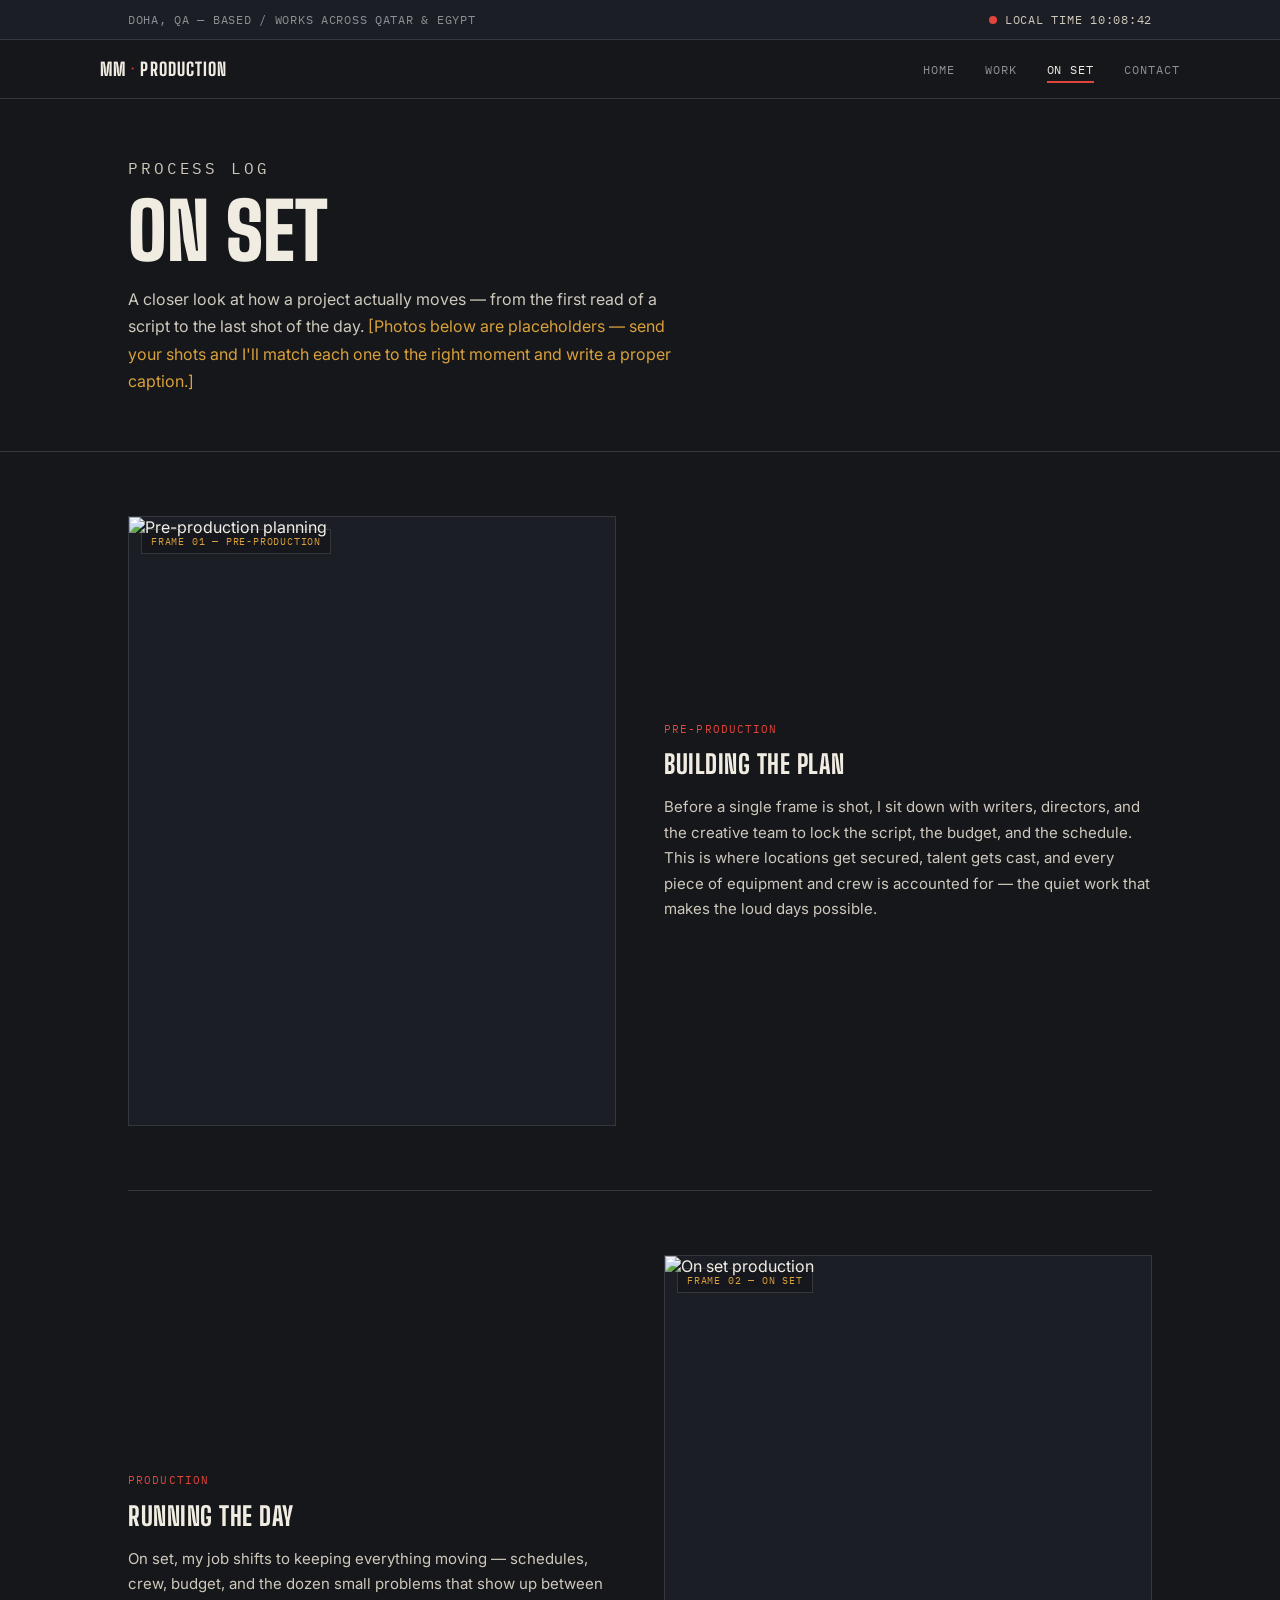
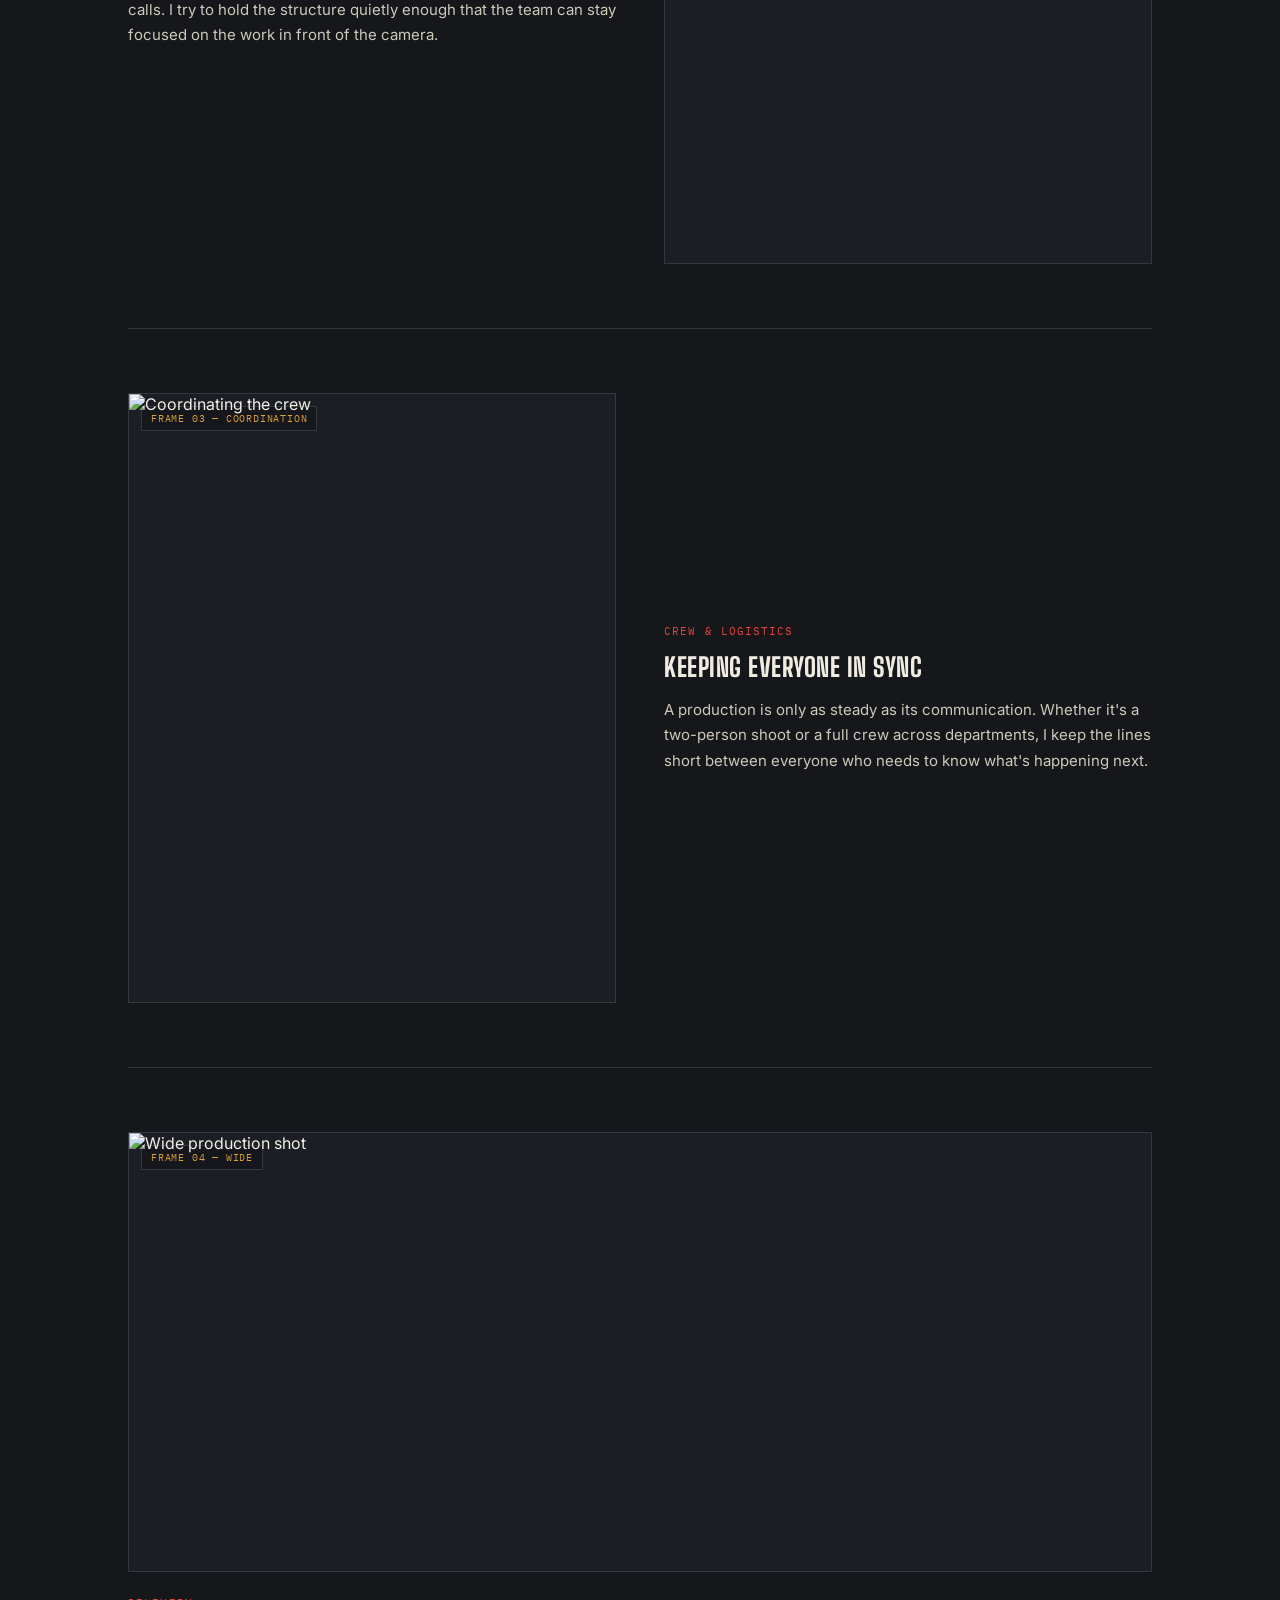
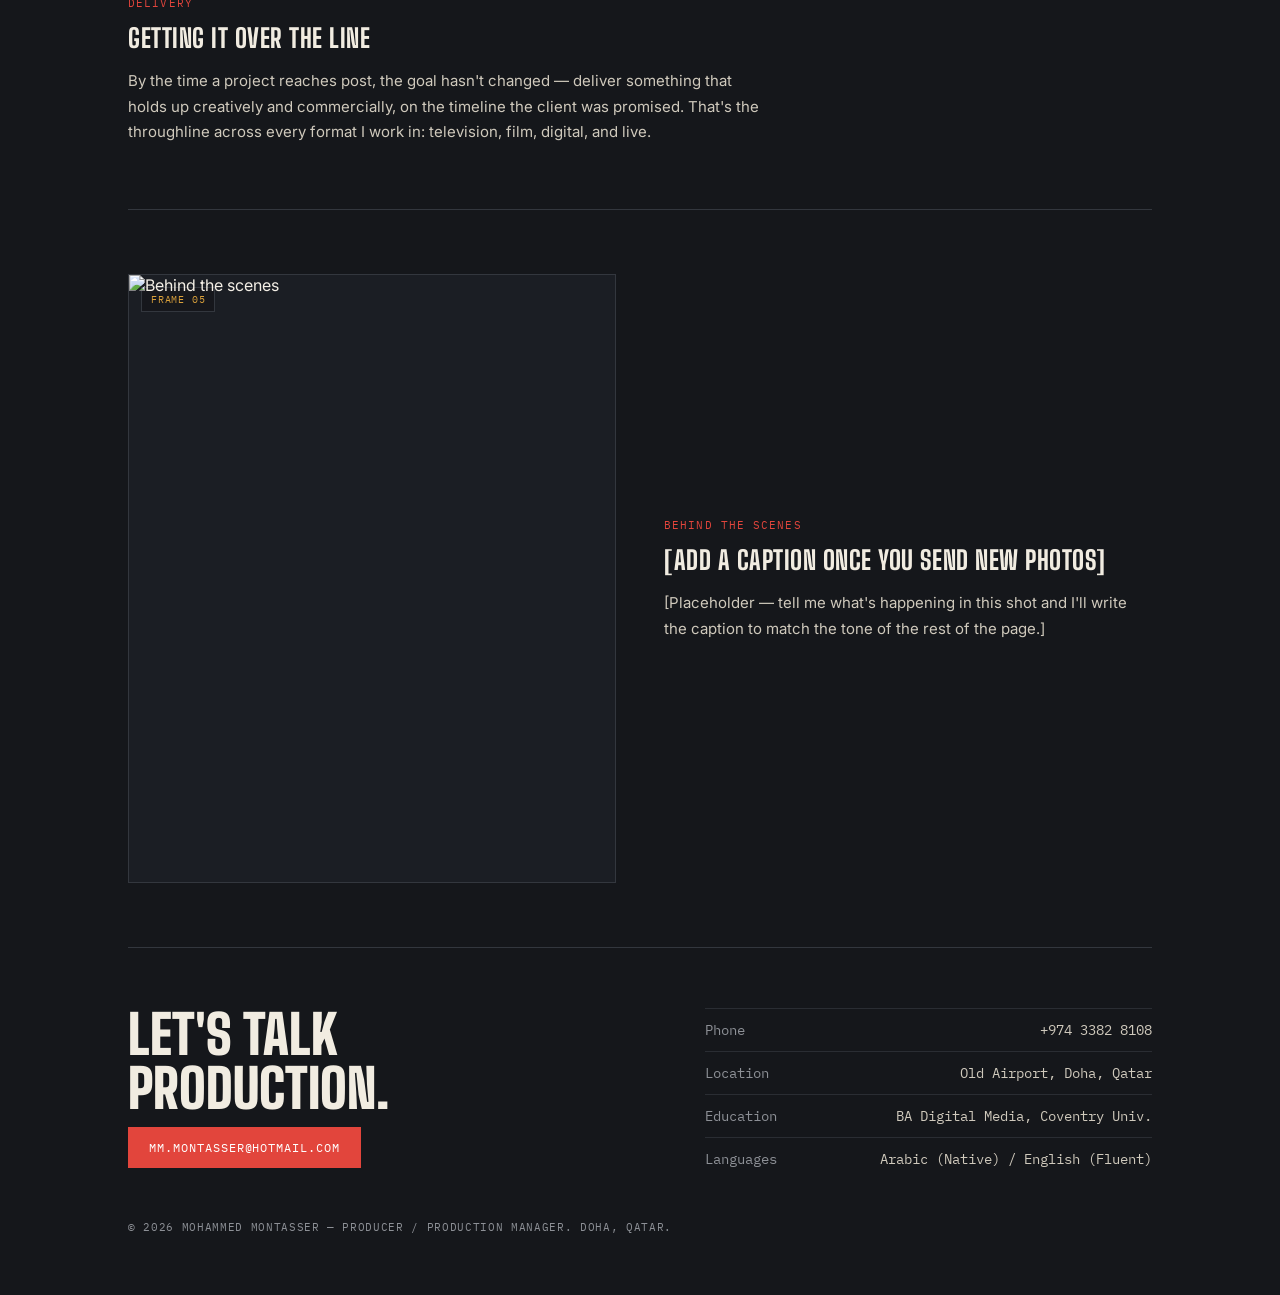
==== on-set.html @ 7d9ffe9d "Add files via upload" ====
<!DOCTYPE html>
<html lang="en">
<head>
<meta charset="UTF-8">
<meta name="viewport" content="width=device-width, initial-scale=1.0">
<title>On Set — Mohammed Montasser</title>
<link rel="preconnect" href="https://fonts.googleapis.com">
<link rel="preconnect" href="https://fonts.gstatic.com" crossorigin>
<link href="https://fonts.googleapis.com/css2?family=Big+Shoulders+Display:wght@600;700;900&family=IBM+Plex+Mono:wght@400;500;600&family=Inter:wght@400;500;600;700&display=swap" rel="stylesheet">
<link rel="stylesheet" href="styles.css">
</head>
<body>

  <div class="statusbar">
    <div class="wrap">
      <span>DOHA, QA — BASED / WORKS ACROSS QATAR &amp; EGYPT</span>
      <span class="onair"><span class="dot"></span> LOCAL TIME <span id="clock">--:--:--</span></span>
    </div>
  </div>

  <nav class="nav">
    <div class="wrap">
      <a class="brand" href="index.html">MM <span>·</span> PRODUCTION</a>
      <ul>
        <li><a href="index.html">Home</a></li>
        <li><a href="index.html#work">Work</a></li>
        <li><a href="on-set.html" class="active">On Set</a></li>
        <li><a href="index.html#contact">Contact</a></li>
      </ul>
    </div>
  </nav>

  <header class="page-hero">
    <div class="wrap">
      <p class="eyebrow">PROCESS LOG</p>
      <h1>On Set</h1>
      <p>A closer look at how a project actually moves — from the first read of a script to the last shot of the day. <em style="color:var(--amber); font-style:normal;">[Photos below are placeholders — send your shots and I'll match each one to the right moment and write a proper caption.]</em></p>
    </div>
  </header>

  <section class="wrap">

    <div class="frame">
      <div class="frame-img">
        <span class="frame-tag">FRAME 01 — PRE-PRODUCTION</span>
        <img src="https://images-pw.pixieset.com/elementfield/qk9K1pM/IMG_1210copy-fc450b49-1500.jpg" alt="Pre-production planning">
      </div>
      <div class="frame-text">
        <p class="stage">Pre-Production</p>
        <h3>Building the Plan</h3>
        <p>Before a single frame is shot, I sit down with writers, directors, and the creative team to lock the script, the budget, and the schedule. This is where locations get secured, talent gets cast, and every piece of equipment and crew is accounted for — the quiet work that makes the loud days possible.</p>
      </div>
    </div>

    <div class="frame reverse">
      <div class="frame-img">
        <span class="frame-tag">FRAME 02 — ON SET</span>
        <img src="https://images-pw.pixieset.com/elementfield/EjVql07/35BA1189-88E4-4284-AAA4-53974D91321F-6950bac4-1500.JPG" alt="On set production">
      </div>
      <div class="frame-text">
        <p class="stage">Production</p>
        <h3>Running the Day</h3>
        <p>On set, my job shifts to keeping everything moving — schedules, crew, budget, and the dozen small problems that show up between calls. I try to hold the structure quietly enough that the team can stay focused on the work in front of the camera.</p>
      </div>
    </div>

    <div class="frame">
      <div class="frame-img">
        <span class="frame-tag">FRAME 03 — COORDINATION</span>
        <img src="https://images-pw.pixieset.com/elementfield/6x4yl7j/BD2443A9-7ACF-4049-8200-E97AB747EEAC-7792654e-1500.JPG" alt="Coordinating the crew">
      </div>
      <div class="frame-text">
        <p class="stage">Crew &amp; Logistics</p>
        <h3>Keeping Everyone in Sync</h3>
        <p>A production is only as steady as its communication. Whether it's a two-person shoot or a full crew across departments, I keep the lines short between everyone who needs to know what's happening next.</p>
      </div>
    </div>

    <div class="frame-solo">
      <div class="frame-img">
        <span class="frame-tag">FRAME 04 — WIDE</span>
        <img src="https://images-pw.pixieset.com/elementfield/LpORGPz/IMG_28052-0f853a54-1500.JPG" alt="Wide production shot">
      </div>
      <div class="frame-text">
        <p class="stage">Delivery</p>
        <h3>Getting It Over the Line</h3>
        <p>By the time a project reaches post, the goal hasn't changed — deliver something that holds up creatively and commercially, on the timeline the client was promised. That's the throughline across every format I work in: television, film, digital, and live.</p>
      </div>
    </div>

    <div class="frame">
      <div class="frame-img">
        <span class="frame-tag">FRAME 05</span>
        <img src="https://images-pw.pixieset.com/elementfield/qkAxoap/IMG_6170copy2-5fa43ddf-1500.jpg" alt="Behind the scenes">
      </div>
      <div class="frame-text">
        <p class="stage">Behind the Scenes</p>
        <h3>[Add a caption once you send new photos]</h3>
        <p>[Placeholder — tell me what's happening in this shot and I'll write the caption to match the tone of the rest of the page.]</p>
      </div>
    </div>

  </section>

  <footer id="contact">
    <div class="wrap">
      <div class="contact-grid">
        <div>
          <h2>Let's talk<br>production.</h2>
          <a class="btn primary" href="mailto:mm.montasser@hotmail.com">mm.montasser@hotmail.com</a>
        </div>
        <ul class="contact-list">
          <li><span>Phone</span><a href="tel:+97433828108">+974 3382 8108</a></li>
          <li><span>Location</span><span>Old Airport, Doha, Qatar</span></li>
          <li><span>Education</span><span>BA Digital Media, Coventry Univ.</span></li>
          <li><span>Languages</span><span>Arabic (Native) / English (Fluent)</span></li>
        </ul>
      </div>
      <p class="foot-note">© 2026 MOHAMMED MONTASSER — PRODUCER / PRODUCTION MANAGER. DOHA, QATAR.</p>
    </div>
  </footer>

<script>
  function tick(){
    const el = document.getElementById('clock');
    const now = new Date();
    const parts = new Intl.DateTimeFormat('en-GB', {
      timeZone: 'Asia/Qatar',
      hour: '2-digit', minute: '2-digit', second: '2-digit', hour12: false
    }).formatToParts(now);
    const get = t => parts.find(p => p.type === t).value;
    el.textContent = `${get('hour')}:${get('minute')}:${get('second')}`;
  }
  tick();
  setInterval(tick, 1000);
</script>

</body>
</html>
---- styles.css ----
:root{
    --bg:        #15171b;
    --bg-panel:  #1b1e24;
    --bg-panel-2:#20242b;
    --paper:     #f1ece1;
    --paper-dim: #cfc9bc;
    --muted:     #8d9096;
    --line:      #33373e;
    --line-soft: #2a2d33;
    --red:       #e2453c;
    --amber:     #d9a03b;
    --ink:       #17181a;

    --font-display: 'Big Shoulders Display', 'Arial Narrow', sans-serif;
    --font-body: 'Inter', -apple-system, 'Segoe UI', sans-serif;
    --font-mono: 'IBM Plex Mono', 'Courier New', monospace;
  }

  *{ box-sizing: border-box; }
  html{ scroll-behavior: smooth; }
  body{
    margin:0;
    background: var(--bg);
    color: var(--paper);
    font-family: var(--font-body);
    -webkit-font-smoothing: antialiased;
  }
  a{ color: inherit; }
  img{ max-width:100%; display:block; }

  .wrap{
    max-width: 1080px;
    margin: 0 auto;
    padding: 0 28px;
  }

  /* ---------- status bar ---------- */
  .statusbar{
    border-bottom: 1px solid var(--line);
    background: var(--bg-panel);
  }
  .statusbar .wrap{
    display:flex;
    justify-content: space-between;
    align-items:center;
    padding-top: 12px;
    padding-bottom: 12px;
    font-family: var(--font-mono);
    font-size: 12px;
    letter-spacing: 0.06em;
    color: var(--muted);
    flex-wrap: wrap;
    gap: 8px;
  }
  .statusbar .onair{
    display:flex;
    align-items:center;
    gap:8px;
    color: var(--paper-dim);
  }
  .dot{
    width:8px; height:8px; border-radius:50%;
    background: var(--red);
    box-shadow: 0 0 0 0 rgba(226,69,60,0.6);
    animation: pulse 2s infinite;
  }
  @keyframes pulse{
    0%   { box-shadow: 0 0 0 0 rgba(226,69,60,0.55); }
    70%  { box-shadow: 0 0 0 8px rgba(226,69,60,0); }
    100% { box-shadow: 0 0 0 0 rgba(226,69,60,0); }
  }

  /* ---------- primary nav ---------- */
  .nav{
    background: var(--bg);
    border-bottom: 1px solid var(--line);
  }
  .nav .wrap{
    display:flex;
    align-items:center;
    justify-content: space-between;
    padding: 18px 0;
  }
  .nav .brand{
    font-family: var(--font-display);
    font-weight: 800;
    font-size: 18px;
    letter-spacing: 0.06em;
    text-transform: uppercase;
    text-decoration:none;
    color: var(--paper);
  }
  .nav .brand span{ color: var(--red); }
  .nav ul{
    list-style:none;
    display:flex;
    gap: 30px;
    margin:0; padding:0;
    font-family: var(--font-mono);
    font-size: 12px;
    letter-spacing: 0.08em;
    text-transform: uppercase;
  }
  .nav ul a{
    text-decoration:none;
    color: var(--muted);
    padding-bottom: 4px;
    border-bottom: 2px solid transparent;
    transition: all .15s ease;
  }
  .nav ul a:hover,
  .nav ul a.active{
    color: var(--paper);
    border-bottom-color: var(--red);
  }

  /* ---------- hero / slate ---------- */
  .hero{
    padding: 64px 0 56px;
    border-bottom: 1px solid var(--line);
  }
  .slate{
    border: 1px solid var(--line);
    background: var(--bg-panel);
    padding: 28px 28px 0;
  }
  .slate-fields{
    display:grid;
    grid-template-columns: repeat(4, 1fr);
    gap: 18px;
    font-family: var(--font-mono);
    font-size: 11px;
    letter-spacing: 0.08em;
    color: var(--muted);
    padding-bottom: 22px;
    border-bottom: 1px solid var(--line-soft);
  }
  .slate-fields div span{
    display:block;
    color: var(--paper-dim);
    font-size: 13px;
    margin-top: 4px;
    letter-spacing: 0.02em;
  }
  .slate-main{
    padding: 30px 0 30px;
  }
  .eyebrow{
    font-family: var(--font-mono);
    font-size: 12px;
    letter-spacing: 0.18em;
    color: var(--amber);
    margin: 0 0 14px;
  }
  h1.name{
    font-family: var(--font-display);
    font-weight: 900;
    font-size: clamp(46px, 8vw, 92px);
    line-height: 0.92;
    letter-spacing: 0.01em;
    margin: 0 0 18px;
    color: var(--paper);
    text-transform: uppercase;
  }
  .role-line{
    font-family: var(--font-display);
    font-weight: 700;
    font-size: clamp(18px, 2.4vw, 26px);
    letter-spacing: 0.04em;
    text-transform: uppercase;
    color: var(--paper-dim);
    border-left: 3px solid var(--red);
    padding-left: 14px;
    margin: 0 0 26px;
  }
  .hero-quote{
    font-family: var(--font-body);
    font-style: italic;
    color: var(--muted);
    font-size: 15px;
    max-width: 480px;
    margin: 0;
  }
  .hero-actions{
    display:flex;
    gap: 14px;
    margin-top: 30px;
    flex-wrap: wrap;
    padding-bottom: 4px;
  }
  .btn{
    font-family: var(--font-mono);
    font-size: 12px;
    letter-spacing: 0.08em;
    text-transform: uppercase;
    text-decoration: none;
    padding: 12px 20px;
    border: 1px solid var(--line);
    color: var(--paper);
    transition: all .15s ease;
  }
  .btn:hover{ border-color: var(--paper); }
  .btn.primary{
    background: var(--red);
    border-color: var(--red);
    color: #fff;
  }
  .btn.primary:hover{ background: #c73a32; border-color:#c73a32; }

  /* ---------- section shell ---------- */
  section.block{
    padding: 64px 0;
    border-bottom: 1px solid var(--line);
  }
  .section-head{
    display:flex;
    align-items: baseline;
    justify-content: space-between;
    margin-bottom: 34px;
    gap: 20px;
  }
  .section-head h2{
    font-family: var(--font-display);
    font-weight: 800;
    font-size: 30px;
    text-transform: uppercase;
    letter-spacing: 0.02em;
    margin: 0;
    color: var(--paper);
  }
  .section-tag{
    font-family: var(--font-mono);
    font-size: 11px;
    letter-spacing: 0.1em;
    color: var(--muted);
    white-space: nowrap;
  }

  /* ---------- about ---------- */
  .about-grid{
    display:grid;
    grid-template-columns: 120px 1fr;
    gap: 32px;
  }
  .about-label{
    font-family: var(--font-mono);
    font-size: 12px;
    color: var(--amber);
    letter-spacing: 0.12em;
    writing-mode: vertical-rl;
    text-orientation: mixed;
    align-self: start;
  }
  .about-grid p{
    font-size: 17px;
    line-height: 1.7;
    color: var(--paper-dim);
    max-width: 640px;
    margin: 0 0 16px;
  }
  .about-stats{
    display:flex;
    gap: 40px;
    margin-top: 28px;
    flex-wrap: wrap;
  }
  .stat b{
    display:block;
    font-family: var(--font-display);
    font-size: 32px;
    color: var(--paper);
    font-weight: 800;
  }
  .stat span{
    font-family: var(--font-mono);
    font-size: 11px;
    letter-spacing: 0.08em;
    color: var(--muted);
    text-transform: uppercase;
  }

  /* ---------- expertise ---------- */
  .tag-grid{
    display:grid;
    grid-template-columns: repeat(3, 1fr);
    gap: 1px;
    background: var(--line);
    border: 1px solid var(--line);
  }
  .tag-cell{
    background: var(--bg-panel);
    padding: 20px 20px;
  }
  .tag-code{
    display:block;
    font-family: var(--font-mono);
    font-size: 11px;
    color: var(--red);
    letter-spacing: 0.08em;
    margin-bottom: 8px;
  }
  .tag-name{
    font-family: var(--font-body);
    font-weight: 600;
    font-size: 15px;
    color: var(--paper);
  }

  /* ---------- work ---------- */
  .work-list{
    display:flex;
    flex-direction: column;
  }
  .work-item{
    display:grid;
    grid-template-columns: 90px 1fr auto;
    gap: 24px;
    align-items: center;
    padding: 26px 0;
    border-top: 1px solid var(--line-soft);
  }
  .work-item:last-child{ border-bottom: 1px solid var(--line-soft); }
  .work-roll{
    font-family: var(--font-mono);
    font-size: 12px;
    color: var(--muted);
    letter-spacing: 0.06em;
  }
  .work-roll b{
    display:block;
    font-family: var(--font-display);
    font-size: 30px;
    color: var(--paper-dim);
    font-weight: 800;
  }
  .work-title{
    font-family: var(--font-display);
    font-weight: 800;
    font-size: 24px;
    letter-spacing: 0.02em;
    text-transform: uppercase;
    color: var(--paper);
    margin: 0 0 6px;
  }
  .work-desc{
    font-size: 14px;
    color: var(--muted);
    max-width: 480px;
    line-height: 1.55;
  }
  .work-desc em{
    color: var(--amber);
    font-style: normal;
  }
  .work-link{
    font-family: var(--font-mono);
    font-size: 12px;
    letter-spacing: 0.06em;
    text-decoration: none;
    color: var(--paper);
    border: 1px solid var(--line);
    padding: 10px 16px;
    white-space: nowrap;
    transition: border-color .15s ease;
  }
  .work-link:hover{ border-color: var(--amber); color: var(--amber); }

  /* ---------- footer / contact ---------- */
  footer{
    padding: 60px 0 50px;
  }
  .contact-grid{
    display:grid;
    grid-template-columns: 1.2fr 1fr;
    gap: 40px;
  }
  footer h2{
    font-family: var(--font-display);
    font-weight: 900;
    font-size: clamp(34px,5vw,54px);
    text-transform: uppercase;
    margin: 0 0 20px;
    line-height: 1;
  }
  .contact-list{
    list-style:none;
    margin:0; padding:0;
    font-family: var(--font-mono);
    font-size: 14px;
  }
  .contact-list li{
    padding: 12px 0;
    border-top: 1px solid var(--line-soft);
    display:flex;
    justify-content: space-between;
    color: var(--paper-dim);
  }
  .contact-list li span:first-child{ color: var(--muted); }
  .contact-list li a{ text-decoration:none; color: var(--paper-dim); }
  .contact-list li a:hover{ color: var(--amber); }
  .foot-note{
    margin-top: 40px;
    font-family: var(--font-mono);
    font-size: 11px;
    color: var(--muted);
    letter-spacing: 0.06em;
  }

  @media (max-width: 720px){
    .slate-fields{ grid-template-columns: repeat(2,1fr); }
    .about-grid{ grid-template-columns: 1fr; }
    .about-label{ writing-mode: horizontal-tb; }
    .tag-grid{ grid-template-columns: 1fr 1fr; }
    .work-item{ grid-template-columns: 1fr; text-align:left; }
    .work-link{ justify-self:start; }
    .contact-grid{ grid-template-columns: 1fr; }
  }

/* ---------- on-set page ---------- */
.page-hero{
  padding: 56px 0 40px;
  border-bottom: 1px solid var(--line);
}
.page-hero .eyebrow{ margin-bottom: 12px; }
.page-hero h1{
  font-family: var(--font-display);
  font-weight: 900;
  font-size: clamp(40px, 7vw, 78px);
  text-transform: uppercase;
  line-height: 0.95;
  margin: 0 0 18px;
}
.page-hero p{
  color: var(--paper-dim);
  font-size: 16px;
  max-width: 560px;
  line-height: 1.7;
}

.frame{
  display:grid;
  grid-template-columns: 1fr 1fr;
  gap: 48px;
  align-items: center;
  padding: 64px 0;
  border-bottom: 1px solid var(--line);
}
.frame.reverse .frame-img{ order: 2; }
.frame.reverse .frame-text{ order: 1; }
.frame-img{
  position: relative;
  border: 1px solid var(--line);
  background: var(--bg-panel);
}
.frame-img img{
  width:100%;
  height: 100%;
  object-fit: cover;
  aspect-ratio: 4/5;
  filter: grayscale(15%) contrast(1.03);
}
.frame-tag{
  position:absolute;
  top:12px; left:12px;
  font-family: var(--font-mono);
  font-size: 10px;
  letter-spacing: 0.08em;
  background: rgba(21,23,27,0.82);
  color: var(--amber);
  padding: 5px 9px;
  border: 1px solid var(--line);
}
.frame-text .stage{
  font-family: var(--font-mono);
  font-size: 11px;
  letter-spacing: 0.1em;
  color: var(--red);
  text-transform: uppercase;
  margin: 0 0 10px;
}
.frame-text h3{
  font-family: var(--font-display);
  font-weight: 800;
  font-size: 26px;
  text-transform: uppercase;
  letter-spacing: 0.02em;
  margin: 0 0 14px;
  color: var(--paper);
}
.frame-text p{
  color: var(--paper-dim);
  font-size: 15px;
  line-height: 1.7;
  margin: 0;
}

.frame-solo{
  padding: 64px 0;
  border-bottom: 1px solid var(--line);
}
.frame-solo .frame-img{ aspect-ratio: unset; margin-bottom: 22px; }
.frame-solo .frame-img img{ aspect-ratio: 21/9; }
.frame-solo .frame-text{ max-width: 640px; }

@media (max-width: 780px){
  .frame{ grid-template-columns: 1fr; gap: 22px; }
  .frame.reverse .frame-img,
  .frame.reverse .frame-text{ order: initial; }
}
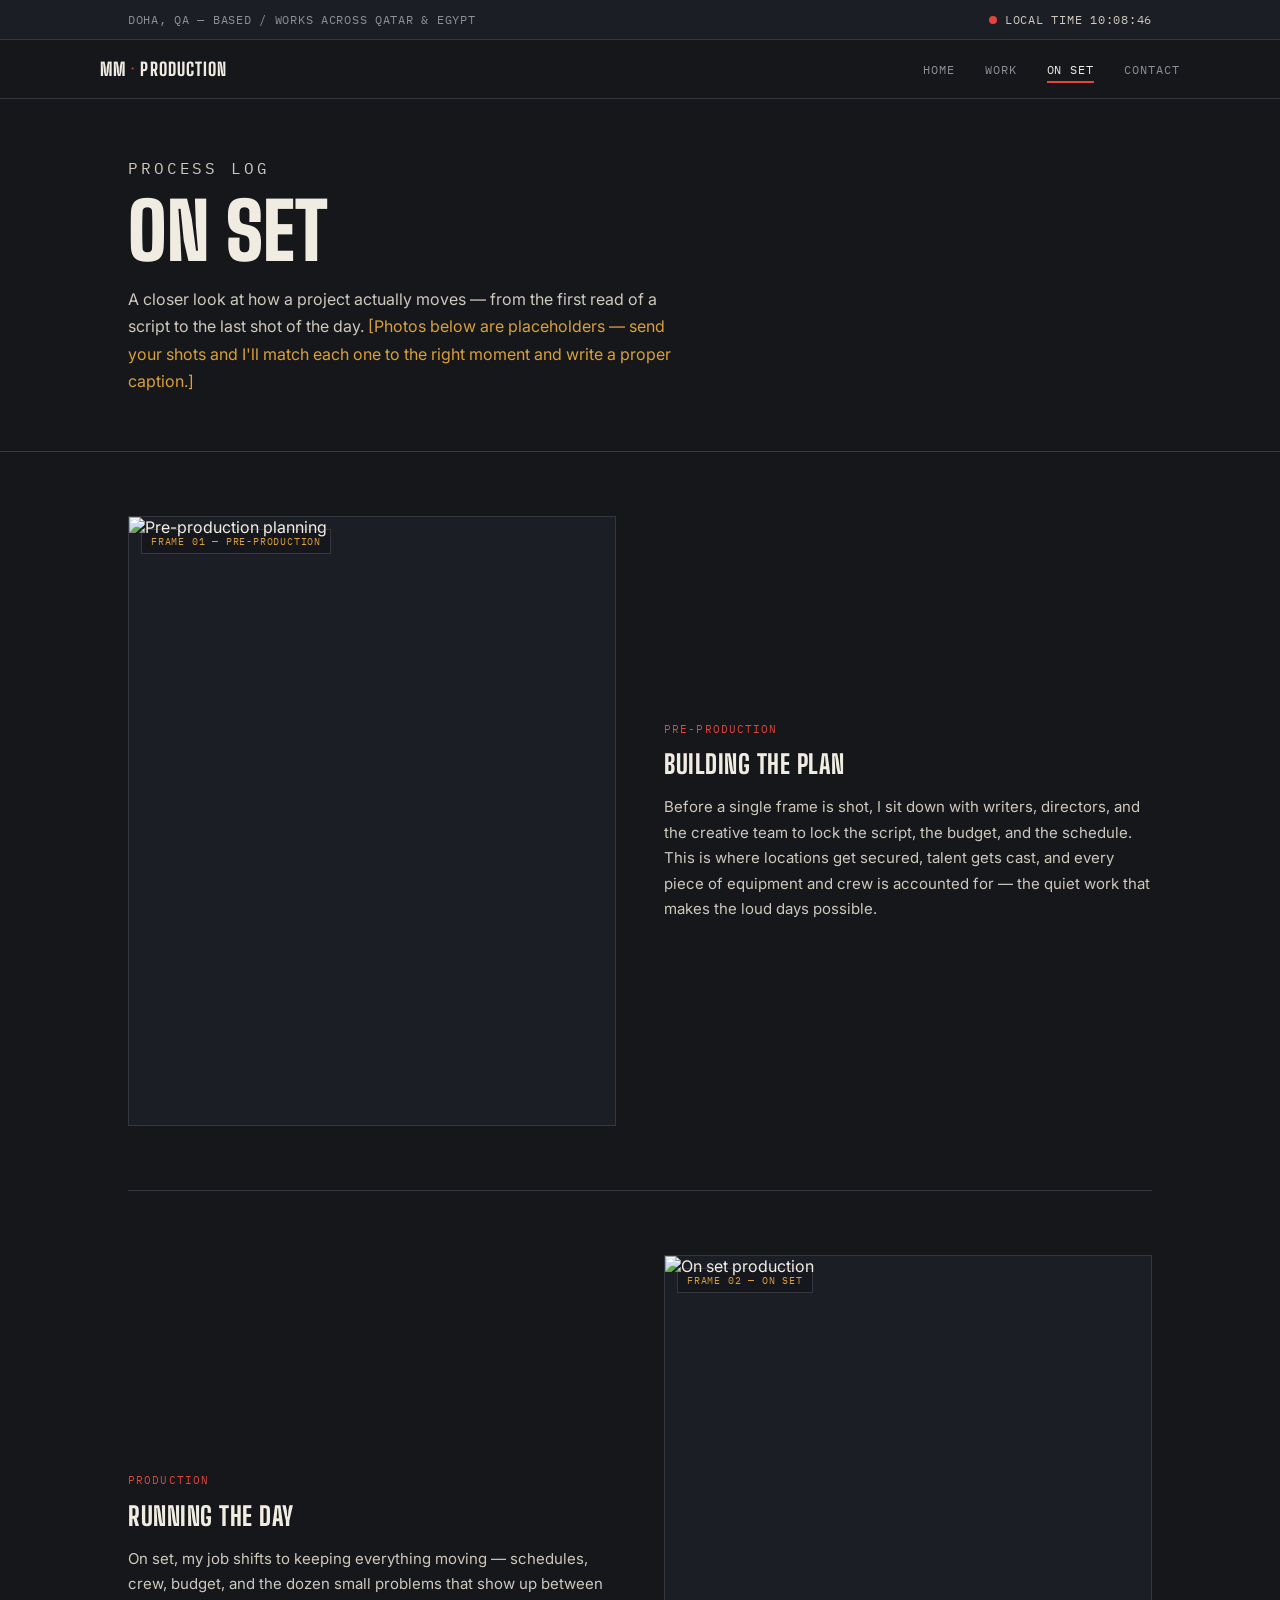
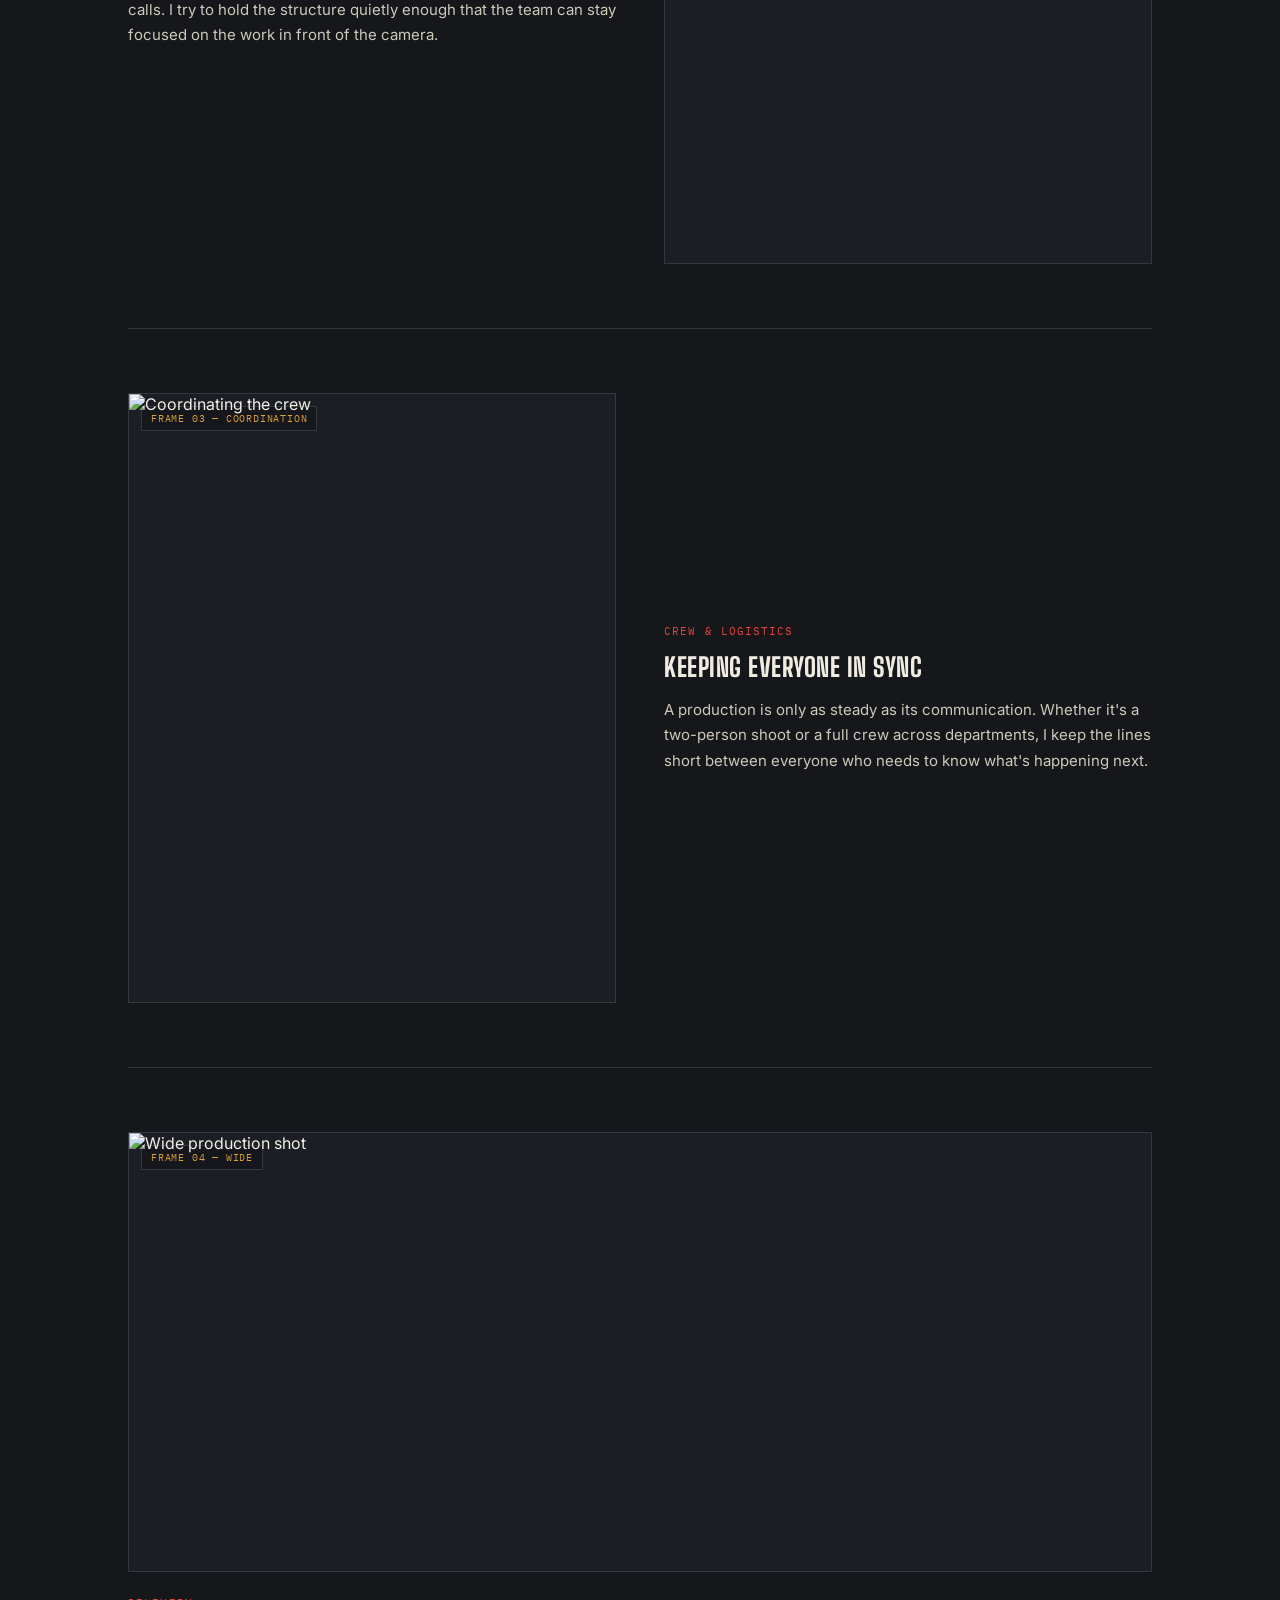
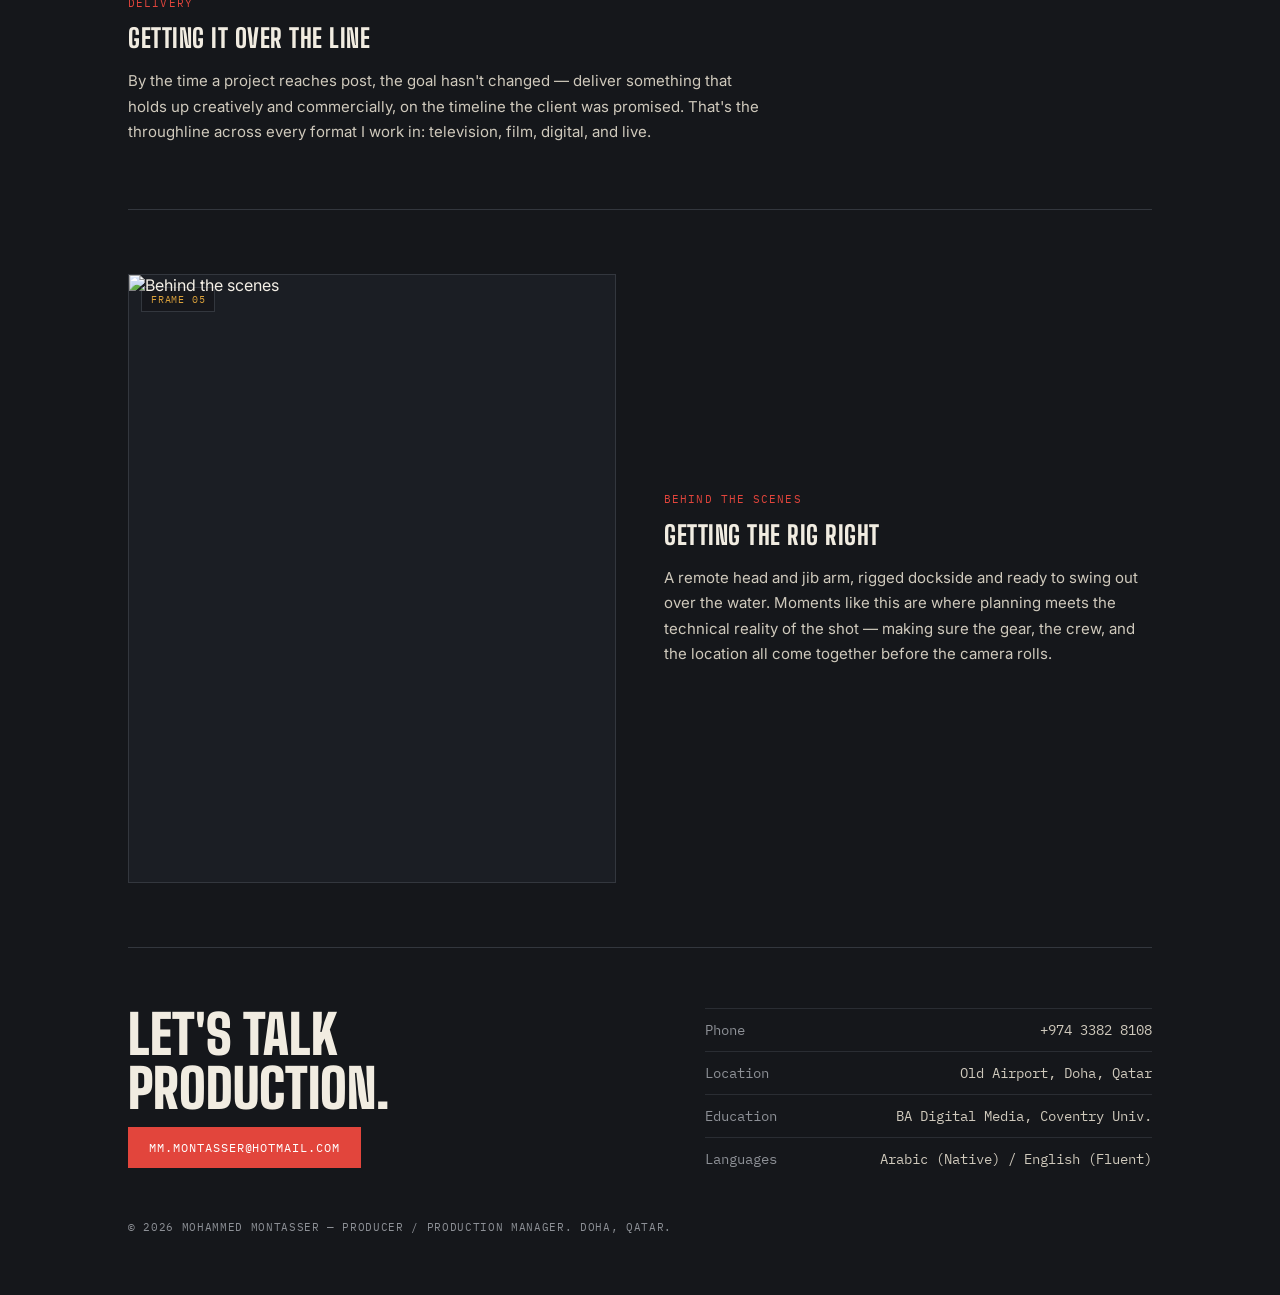
==== commit 2cca7483: "Add files via upload" ====
--- a/on-set.html
+++ b/on-set.html
@@ -95,8 +95,8 @@
       </div>
       <div class="frame-text">
         <p class="stage">Behind the Scenes</p>
-        <h3>[Add a caption once you send new photos]</h3>
-        <p>[Placeholder — tell me what's happening in this shot and I'll write the caption to match the tone of the rest of the page.]</p>
+        <h3>Getting the Rig Right</h3>
+        <p>A remote head and jib arm, rigged dockside and ready to swing out over the water. Moments like this are where planning meets the technical reality of the shot — making sure the gear, the crew, and the location all come together before the camera rolls.</p>
       </div>
     </div>
 
--- a/styles.css
+++ b/styles.css
@@ -145,6 +145,25 @@
   .slate-main{
     padding: 30px 0 30px;
   }
+  .slate-main-grid{
+    display: grid;
+    grid-template-columns: 1fr 280px;
+    gap: 44px;
+    align-items: center;
+  }
+  .slate-photo{
+    position: relative;
+    border: 1px solid var(--line);
+    background: var(--bg-panel);
+    align-self: stretch;
+  }
+  .slate-photo img{
+    width: 100%;
+    height: 100%;
+    object-fit: cover;
+    aspect-ratio: 4/5;
+    filter: grayscale(15%) contrast(1.03);
+  }
   .eyebrow{
     font-family: var(--font-mono);
     font-size: 12px;
@@ -307,43 +326,46 @@
   }
 
   /* ---------- work ---------- */
+  #work.block{ padding: 84px 0; }
+  #work .section-head h2{ font-size: 34.5px; }
+  #work .section-tag{ font-size: 12.65px; }
   .work-list{
     display:flex;
     flex-direction: column;
   }
   .work-item{
     display:grid;
-    grid-template-columns: 90px 1fr auto;
-    gap: 24px;
+    grid-template-columns: 104px 1fr auto;
+    gap: 30px;
     align-items: center;
-    padding: 26px 0;
+    padding: 34px 0;
     border-top: 1px solid var(--line-soft);
   }
   .work-item:last-child{ border-bottom: 1px solid var(--line-soft); }
   .work-roll{
     font-family: var(--font-mono);
-    font-size: 12px;
+    font-size: 13.8px;
     color: var(--muted);
     letter-spacing: 0.06em;
   }
   .work-roll b{
     display:block;
     font-family: var(--font-display);
-    font-size: 30px;
+    font-size: 34.5px;
     color: var(--paper-dim);
     font-weight: 800;
   }
   .work-title{
     font-family: var(--font-display);
     font-weight: 800;
-    font-size: 24px;
+    font-size: 27.6px;
     letter-spacing: 0.02em;
     text-transform: uppercase;
     color: var(--paper);
     margin: 0 0 6px;
   }
   .work-desc{
-    font-size: 14px;
+    font-size: 16.1px;
     color: var(--muted);
     max-width: 480px;
     line-height: 1.55;
@@ -354,16 +376,110 @@
   }
   .work-link{
     font-family: var(--font-mono);
-    font-size: 12px;
+    font-size: 13.8px;
     letter-spacing: 0.06em;
     text-decoration: none;
     color: var(--paper);
     border: 1px solid var(--line);
-    padding: 10px 16px;
+    padding: 12px 18px;
     white-space: nowrap;
     transition: border-color .15s ease;
+    background: transparent;
+    cursor: pointer;
   }
   .work-link:hover{ border-color: var(--amber); color: var(--amber); }
+
+  .work-info{
+    display: flex;
+    align-items: center;
+    gap: 22px;
+  }
+  .work-thumb{
+    position: relative;
+    width: 185px;
+    height: 120px;
+    flex-shrink: 0;
+    border: 1px solid var(--line);
+    overflow: hidden;
+    padding: 0;
+    background: #000;
+    cursor: pointer;
+  }
+  .work-thumb-video{
+    width: 100%;
+    height: 100%;
+    object-fit: cover;
+    display: block;
+  }
+  .work-thumb-play{
+    position: absolute;
+    inset: 0;
+    display: flex;
+    align-items: center;
+    justify-content: center;
+    color: #fff;
+    font-size: 17px;
+    background: rgba(21,23,27,0.28);
+    transition: background .15s ease;
+  }
+  .work-thumb:hover .work-thumb-play{ background: rgba(21,23,27,0.5); }
+  .work-info .work-title{ margin: 0; }
+
+  /* ---------- video lightbox ---------- */
+  body.lightbox-locked{ overflow: hidden; }
+  .video-lightbox{
+    position: fixed;
+    inset: 0;
+    z-index: 100;
+    display: none;
+    align-items: center;
+    justify-content: center;
+    background: rgba(8,6,20,0.92);
+    backdrop-filter: blur(8px);
+    padding: 40px 20px;
+  }
+  .video-lightbox.open{ display: flex; }
+  .lightbox-inner{
+    width: 100%;
+    max-width: 900px;
+  }
+  .lightbox-title{
+    color: #fff;
+    font-family: var(--font-display);
+    font-weight: 800;
+    text-transform: uppercase;
+    letter-spacing: 0.02em;
+    font-size: 1.2rem;
+    margin-bottom: 14px;
+    text-align: center;
+  }
+  .lightbox-inner video{
+    width: 100%;
+    max-height: 78vh;
+    border-radius: 4px;
+    background: #000;
+    display: block;
+  }
+  .lightbox-close{
+    position: absolute;
+    top: 24px;
+    right: 28px;
+    width: 44px;
+    height: 44px;
+    border-radius: 50%;
+    border: 1px solid rgba(255,255,255,0.3);
+    background: rgba(255,255,255,0.08);
+    color: #fff;
+    font-size: 1.6rem;
+    line-height: 1;
+    cursor: pointer;
+  }
+  .lightbox-close:hover{ background: rgba(255,255,255,0.18); }
+
+  @media (max-width: 720px){
+    .work-info{ flex-direction: column; align-items: flex-start; gap: 12px; }
+    .work-thumb{ width: 100%; height: 160px; }
+  }
 
   /* ---------- footer / contact ---------- */
   footer{
@@ -408,6 +524,8 @@
 
   @media (max-width: 720px){
     .slate-fields{ grid-template-columns: repeat(2,1fr); }
+    .slate-main-grid{ grid-template-columns: 1fr; }
+    .slate-photo{ order: -1; max-width: 220px; margin: 0 auto 8px; }
     .about-grid{ grid-template-columns: 1fr; }
     .about-label{ writing-mode: horizontal-tb; }
     .tag-grid{ grid-template-columns: 1fr 1fr; }
@@ -507,3 +625,37 @@
   .frame.reverse .frame-img,
   .frame.reverse .frame-text{ order: initial; }
 }
+
+/* ---------- trusted-by logo strip ---------- */
+.logo-strip{
+  padding: 40px 0;
+  border-bottom: 1px solid var(--line);
+  background: var(--bg-panel);
+}
+.logo-strip-label{
+  text-align: center;
+  font-family: var(--font-mono);
+  font-size: 12px;
+  letter-spacing: 0.14em;
+  text-transform: uppercase;
+  color: var(--muted);
+  margin: 0 0 24px;
+}
+.logo-row{
+  display: flex;
+  align-items: center;
+  justify-content: center;
+  gap: 56px;
+  flex-wrap: wrap;
+}
+.brand-logo{
+  height: 34px;
+  width: auto;
+  max-width: 150px;
+  object-fit: contain;
+  filter: grayscale(1) brightness(2.2) opacity(0.65);
+  transition: filter 0.25s ease;
+}
+.brand-logo:hover{
+  filter: grayscale(0) brightness(1) opacity(1);
+}
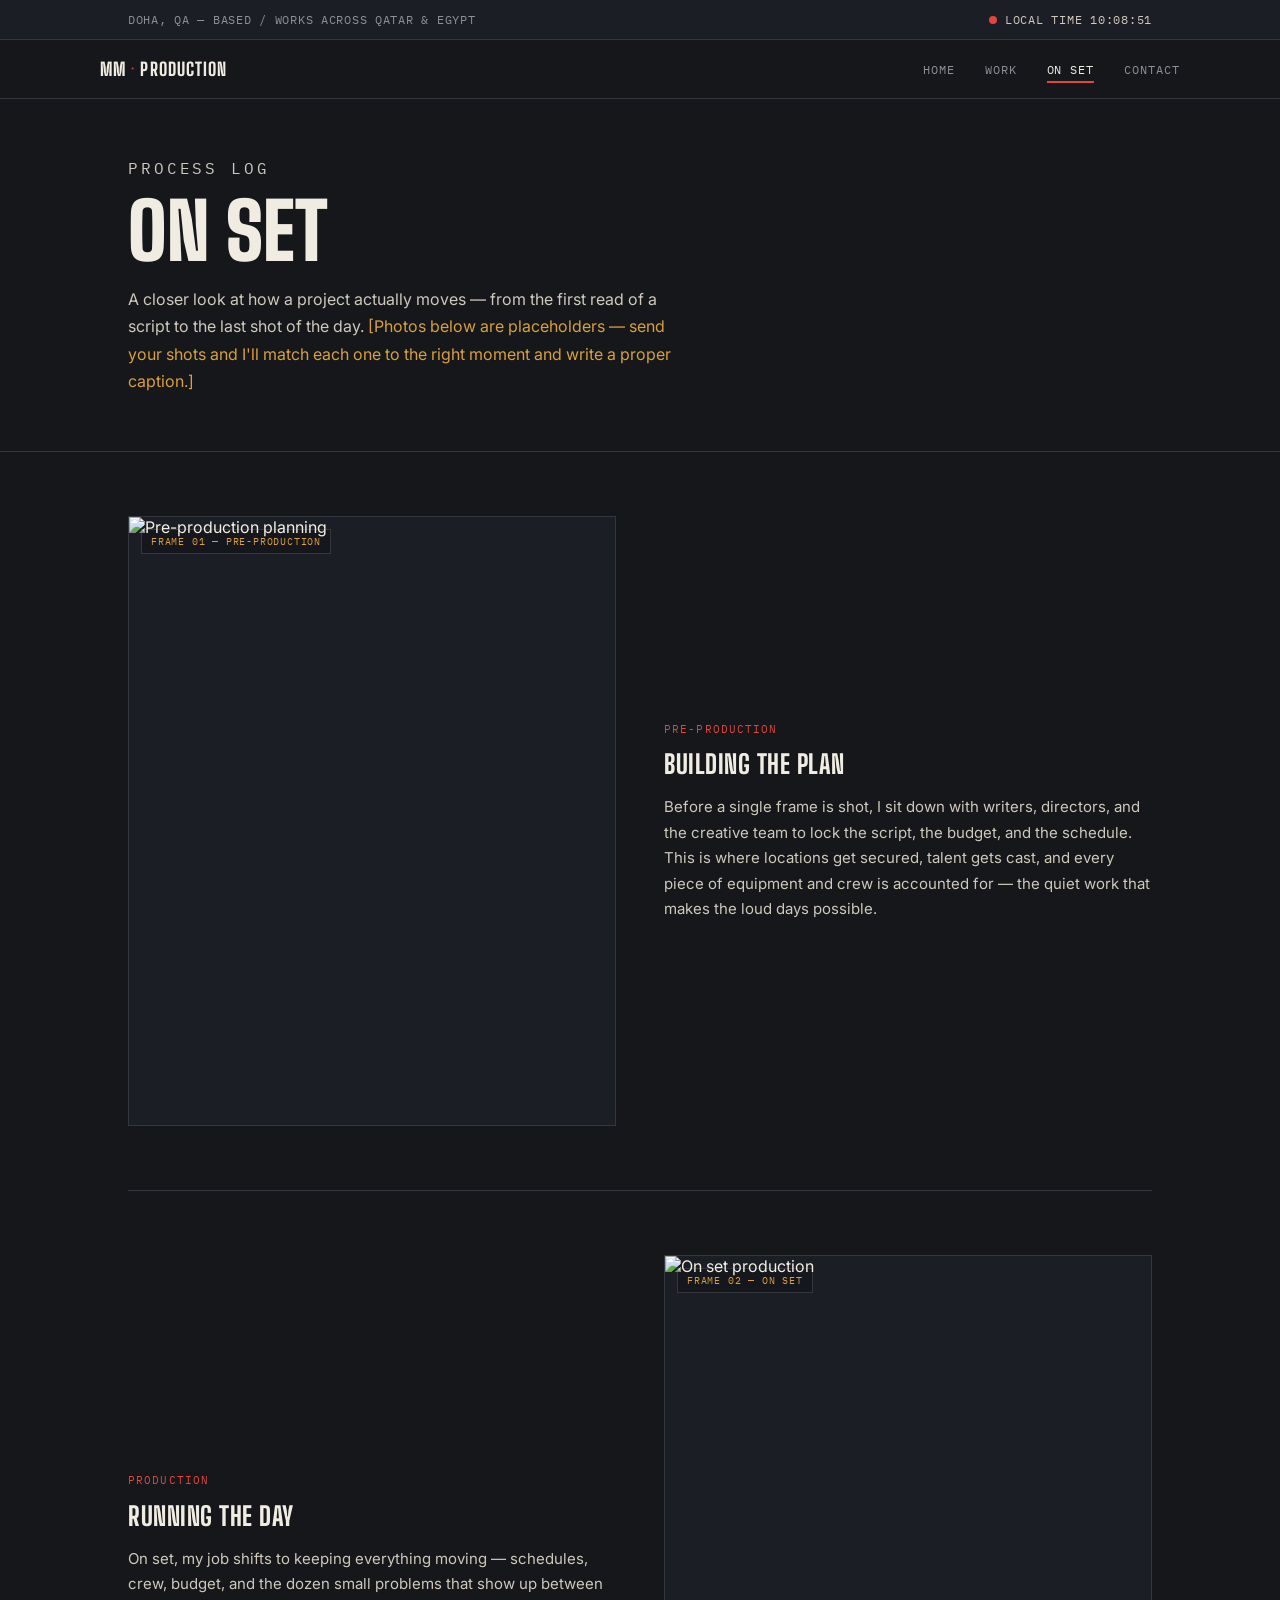
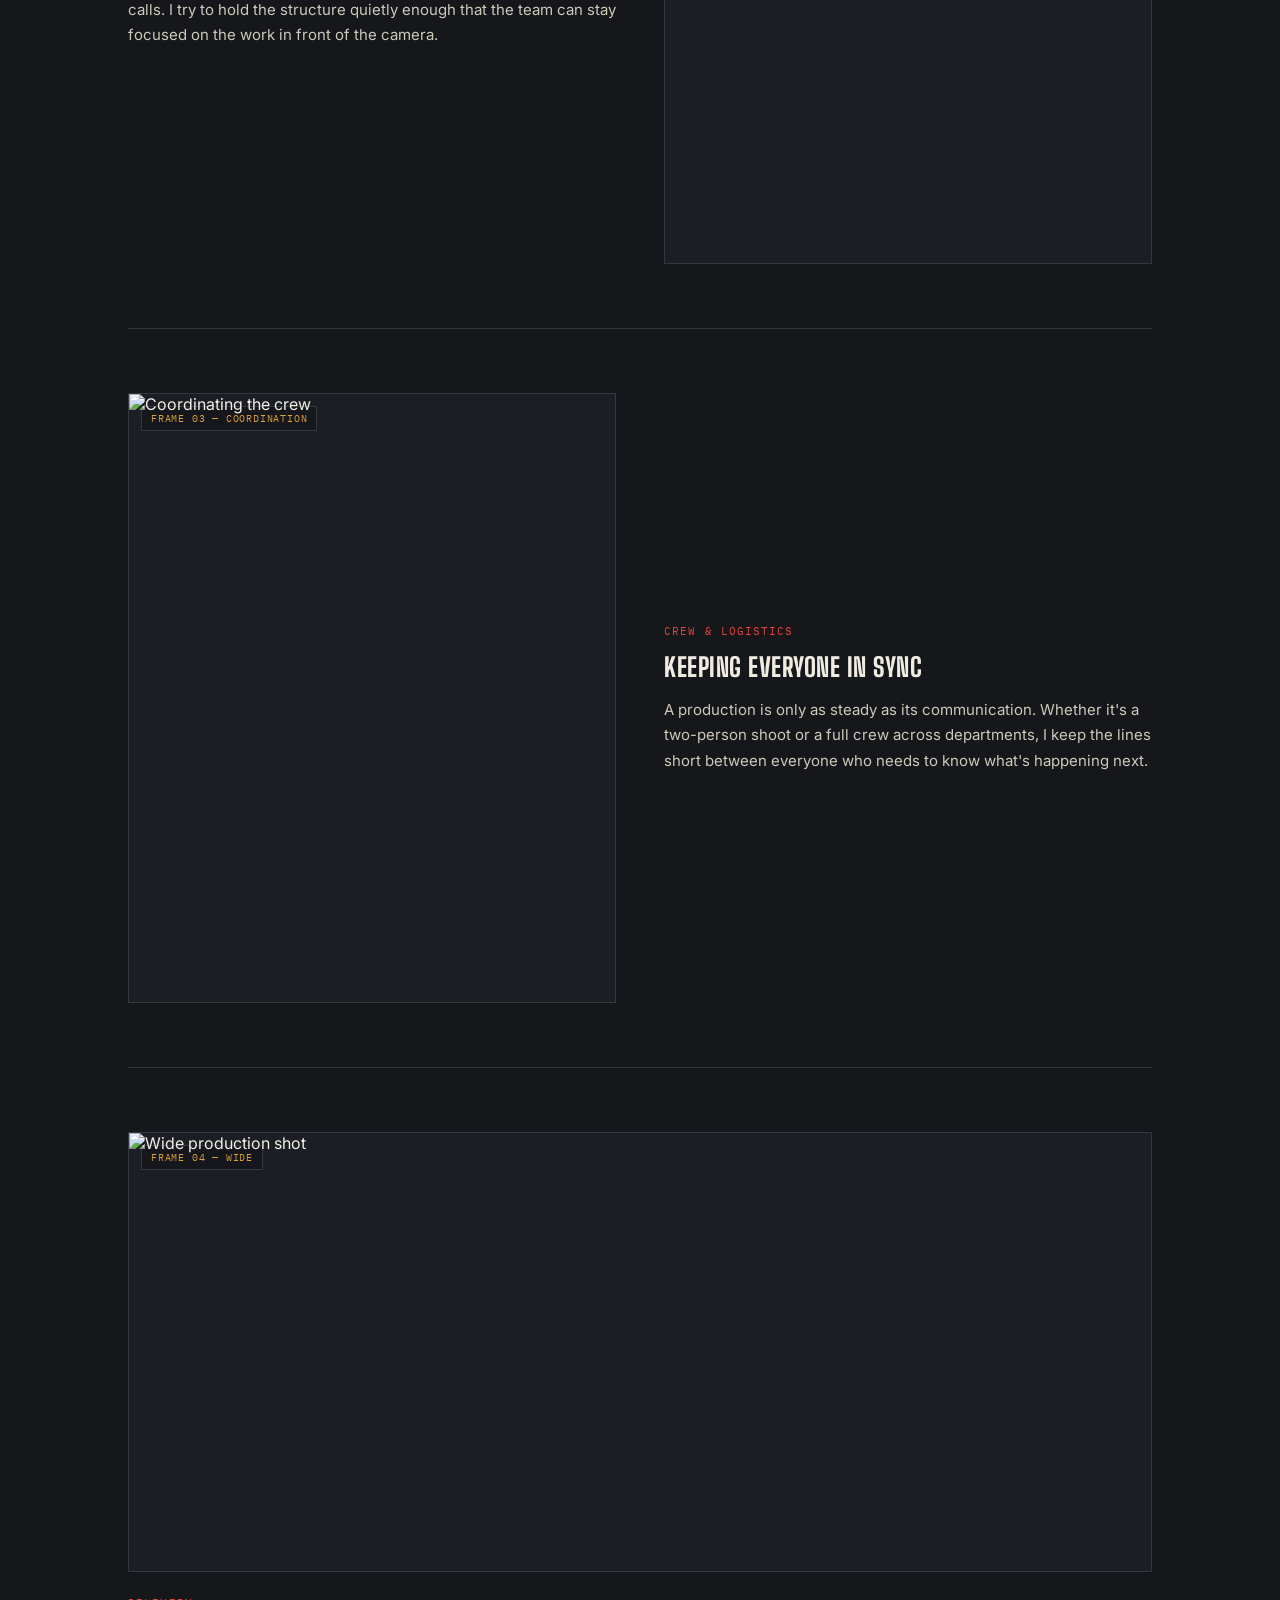
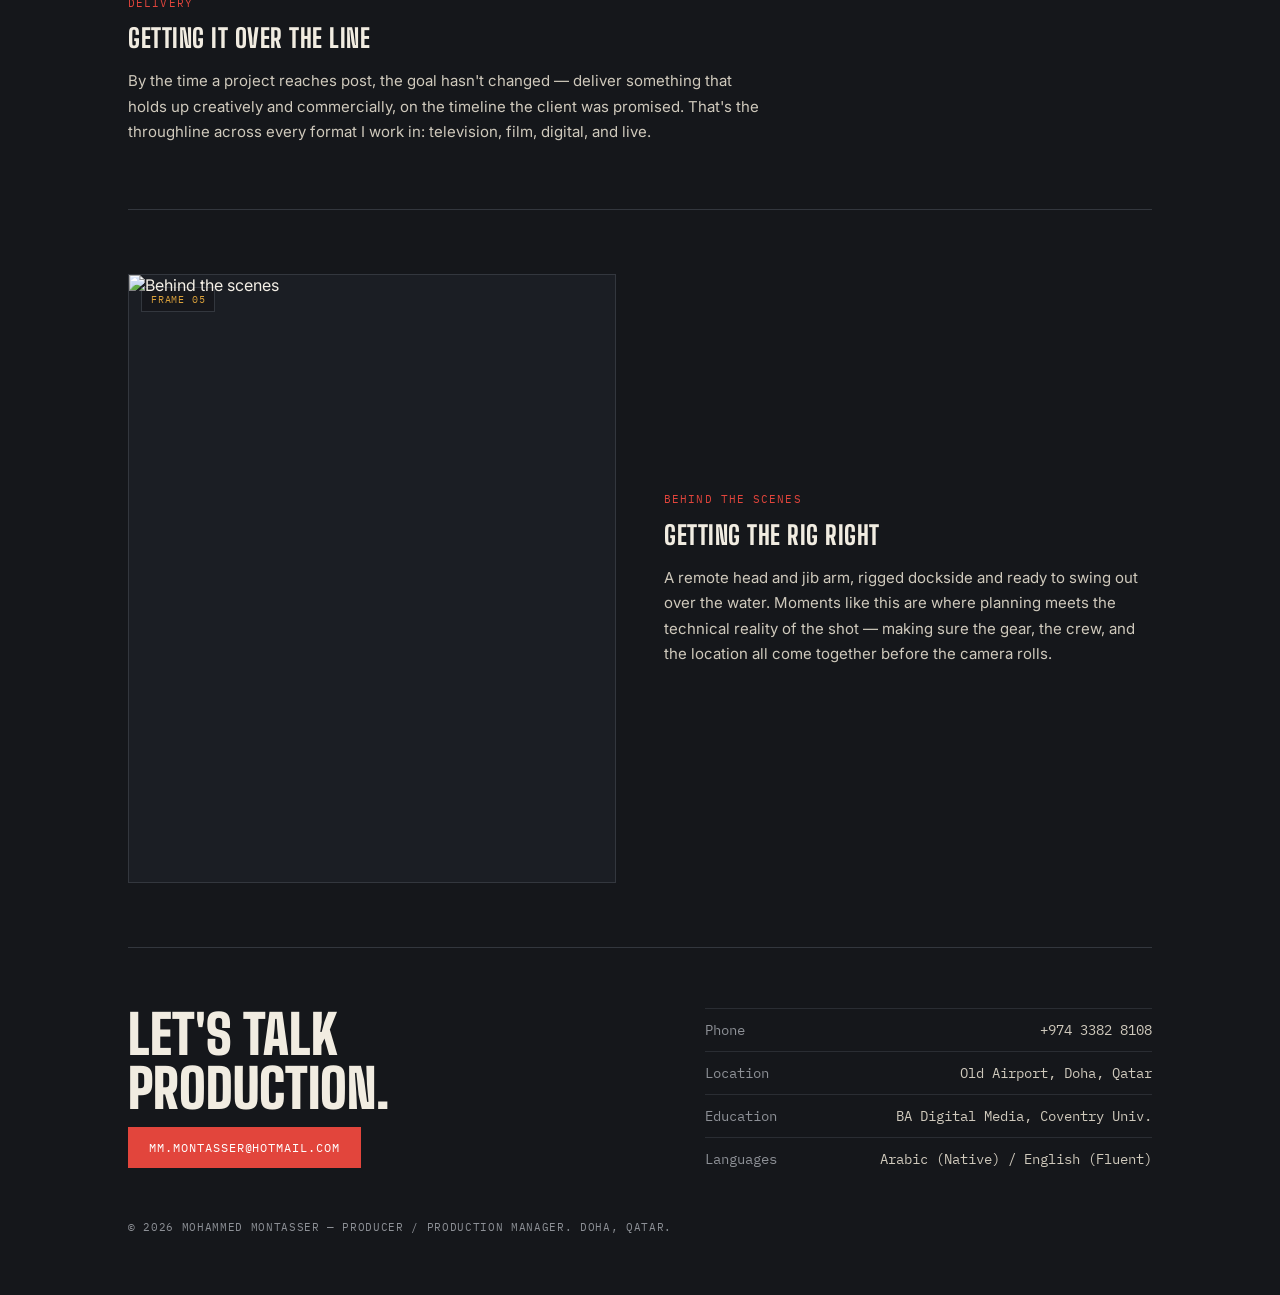
==== commit d9b93328: "Add files via upload" ====
--- a/on-set.html
+++ b/on-set.html
@@ -23,7 +23,7 @@
       <a class="brand" href="index.html">MM <span>·</span> PRODUCTION</a>
       <ul>
         <li><a href="index.html">Home</a></li>
-        <li><a href="index.html#work">Work</a></li>
+        <li><a href="work.html">Work</a></li>
         <li><a href="on-set.html" class="active">On Set</a></li>
         <li><a href="index.html#contact">Contact</a></li>
       </ul>
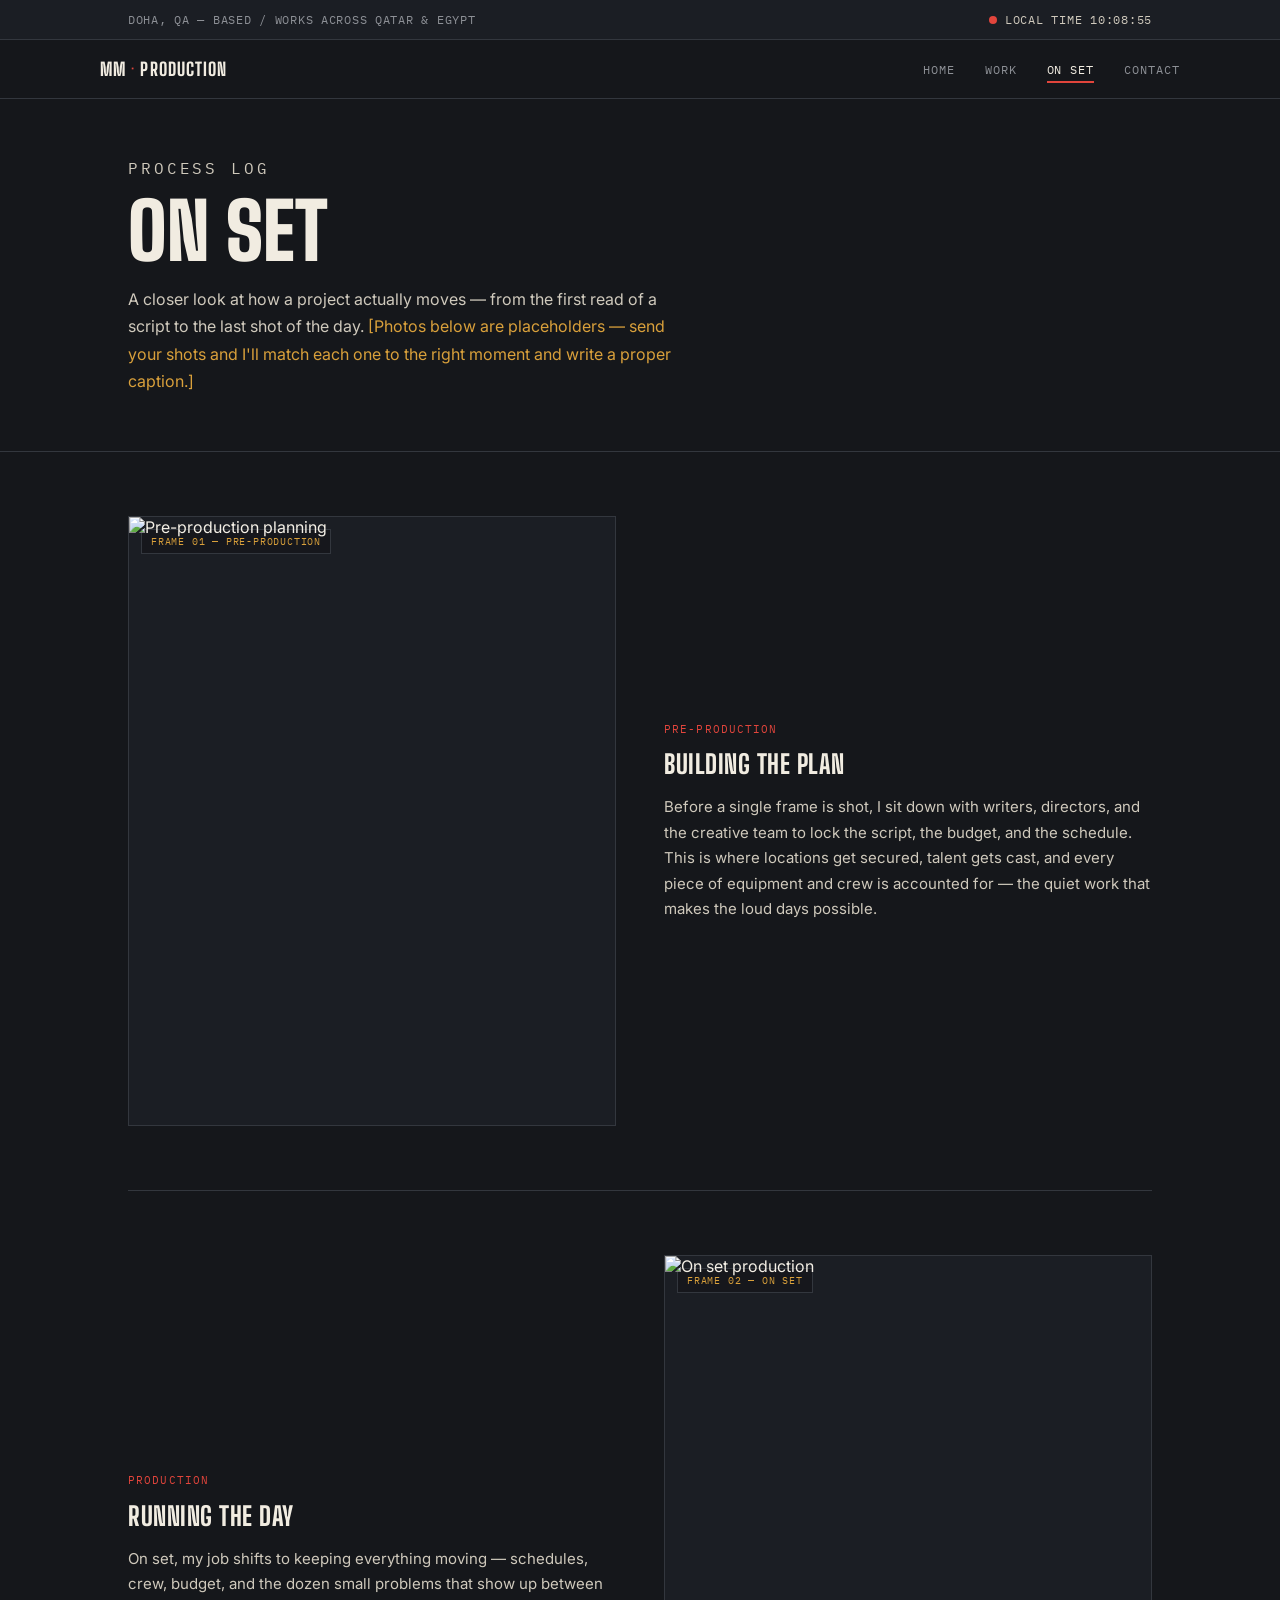
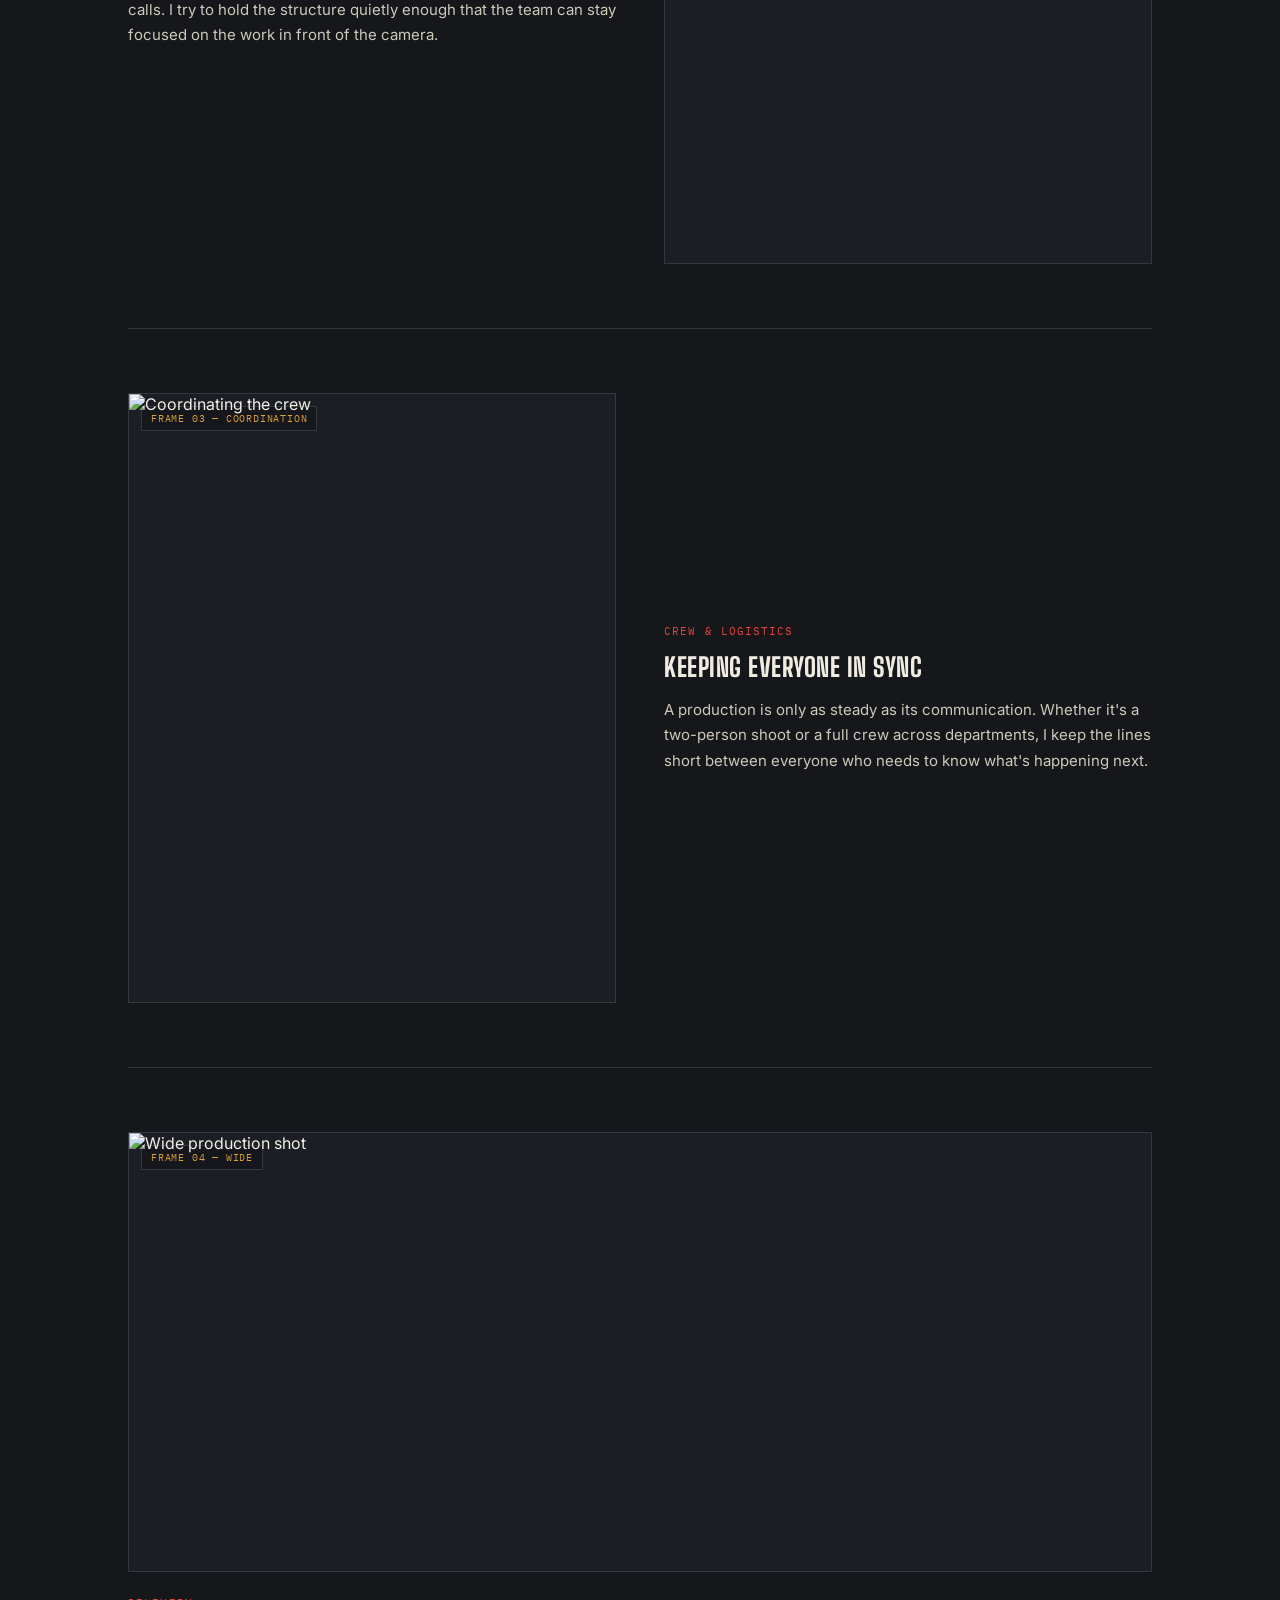
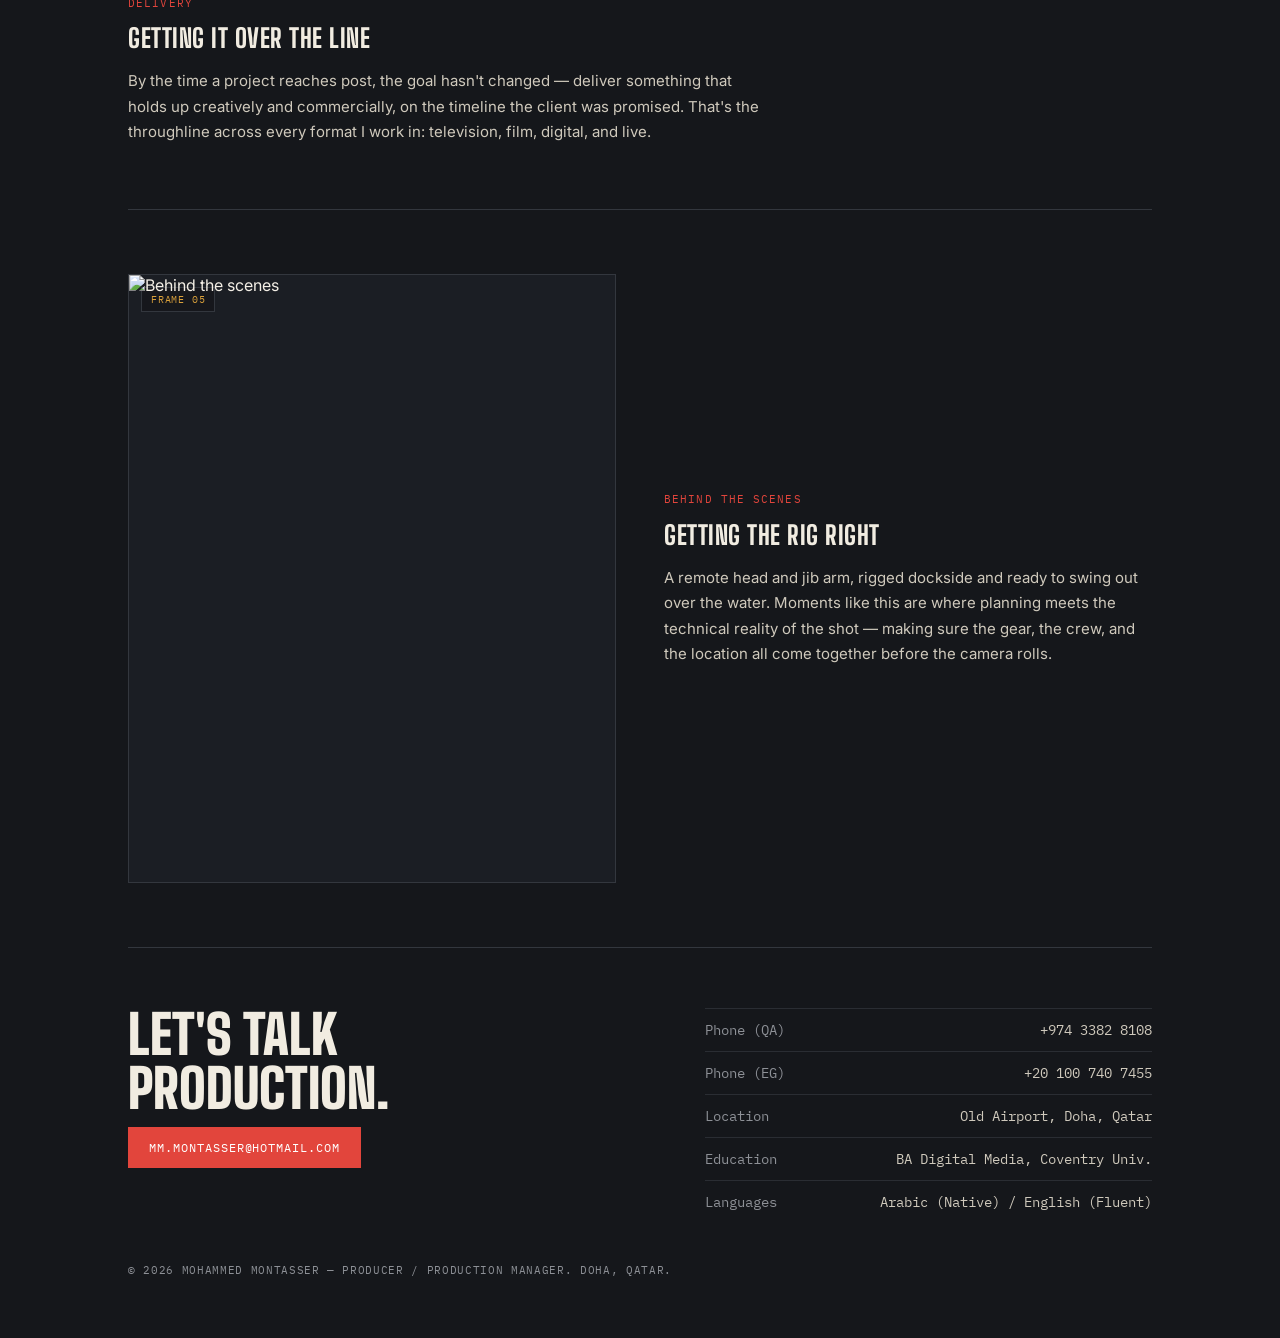
==== commit 96e3d917: "Add files via upload" ====
--- a/on-set.html
+++ b/on-set.html
@@ -110,7 +110,8 @@
           <a class="btn primary" href="mailto:mm.montasser@hotmail.com">mm.montasser@hotmail.com</a>
         </div>
         <ul class="contact-list">
-          <li><span>Phone</span><a href="tel:+97433828108">+974 3382 8108</a></li>
+          <li><span>Phone (QA)</span><a href="tel:+97433828108">+974 3382 8108</a></li>
+          <li><span>Phone (EG)</span><a href="tel:+201007407455">+20 100 740 7455</a></li>
           <li><span>Location</span><span>Old Airport, Doha, Qatar</span></li>
           <li><span>Education</span><span>BA Digital Media, Coventry Univ.</span></li>
           <li><span>Languages</span><span>Arabic (Native) / English (Fluent)</span></li>
--- a/styles.css
+++ b/styles.css
@@ -626,6 +626,24 @@
   .frame.reverse .frame-text{ order: initial; }
 }
 
+/* ---------- intro reel (hero showreel) ---------- */
+.intro-reel{
+  padding: 0 0 64px;
+  border-bottom: 1px solid var(--line);
+}
+.intro-reel-frame{
+  position: relative;
+  border: 1px solid var(--line);
+  background: #000;
+  overflow: hidden;
+}
+.intro-reel-frame video{
+  width: 100%;
+  aspect-ratio: 16/9;
+  object-fit: cover;
+  display: block;
+}
+
 /* ---------- trusted-by logo strip ---------- */
 .logo-strip{
   padding: 40px 0;
